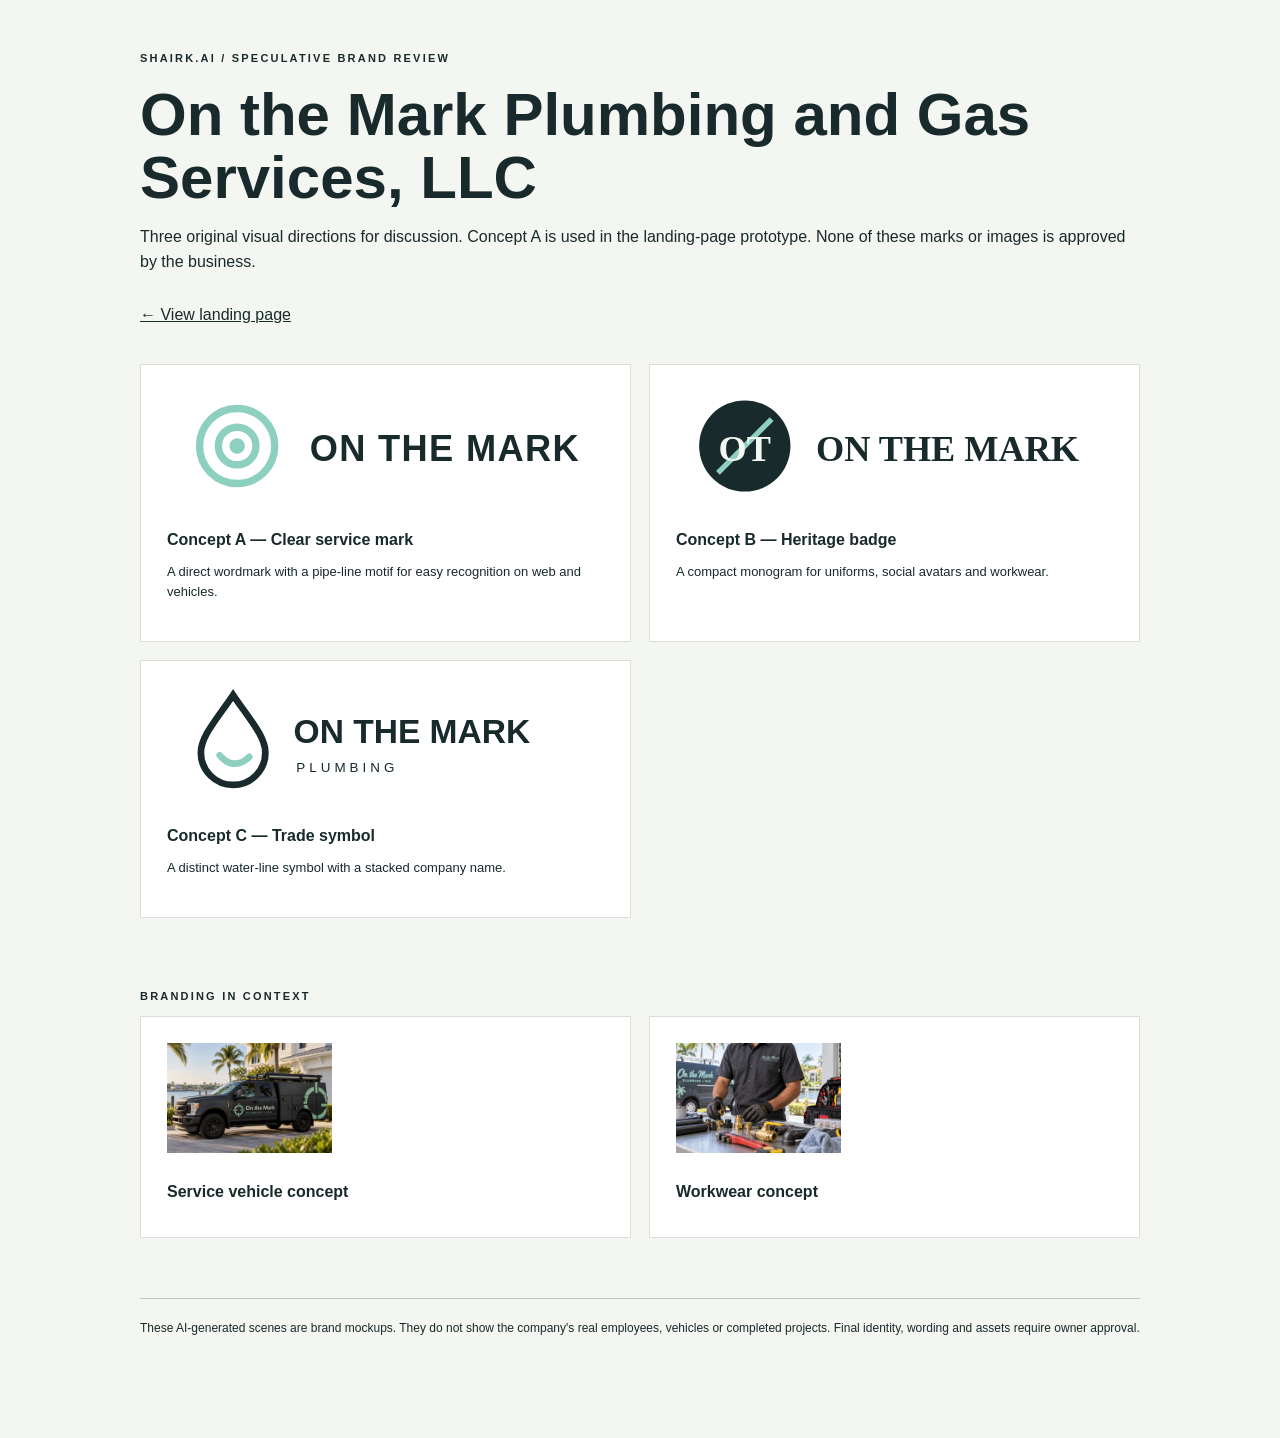
==== logo-review.html @ d80bacdf "Polish brand directions and add logo review" ====
<!doctype html><html lang="en"><head><meta charset="utf-8"><meta name="viewport" content="width=device-width,initial-scale=1"><title>On the Mark Plumbing and Gas Services, LLC | Brand concept review</title><style>body{margin:0;background:#f4f6f2;color:#182a2c;font-family:Arial,sans-serif}main{width:min(1000px,calc(100% - 36px));margin:50px auto 100px}.eyebrow{font-size:11px;letter-spacing:.2em;font-weight:bold}h1{font-size:clamp(34px,5vw,60px);line-height:1.05;margin:16px 0}p{line-height:1.55}a{color:inherit}.back{display:inline-block;margin:15px 0 40px}.grid{display:grid;grid-template-columns:1fr 1fr;gap:18px}.card{background:white;padding:26px;border:1px solid #0002}.card img{width:100%;height:110px;object-fit:contain;object-position:left}.card h2{font-size:16px;margin:26px 0 10px}.card p{font-size:13px}.concept-photo{width:100%;height:300px;object-fit:cover}.photos{margin-top:70px}.note{font-size:12px;border-top:1px solid #0003;padding-top:20px;margin-top:60px}@media(max-width:700px){.grid{grid-template-columns:1fr}}</style></head><body><main><p class="eyebrow">SHAIRK.AI / SPECULATIVE BRAND REVIEW</p><h1>On the Mark Plumbing and Gas Services, LLC</h1><p>Three original visual directions for discussion. Concept A is used in the landing-page prototype. None of these marks or images is approved by the business.</p><a class="back" href="/">← View landing page</a><div class="grid"><article class="card"><img src="assets/logo-concept-a.svg" alt="Clean professional wordmark"><h2>Concept A — Clear service mark</h2><p>A direct wordmark with a pipe-line motif for easy recognition on web and vehicles.</p></article><article class="card"><img src="assets/logo-concept-b.svg" alt="Monogram badge"><h2>Concept B — Heritage badge</h2><p>A compact monogram for uniforms, social avatars and workwear.</p></article><article class="card"><img src="assets/logo-concept-c.svg" alt="Water drop trade icon"><h2>Concept C — Trade symbol</h2><p>A distinct water-line symbol with a stacked company name.</p></article></div><div class="photos"><p class="eyebrow">BRANDING IN CONTEXT</p><div class="grid"><article class="card"><img class="concept-photo" src="assets/brand-vehicle.png" alt="Speculative branded service vehicle concept"><h2>Service vehicle concept</h2></article><article class="card"><img class="concept-photo" src="assets/brand-workwear.png" alt="Speculative branded workwear concept"><h2>Workwear concept</h2></article></div></div><p class="note">These AI-generated scenes are brand mockups. They do not show the company's real employees, vehicles or completed projects. Final identity, wording and assets require owner approval.</p></main></body></html>
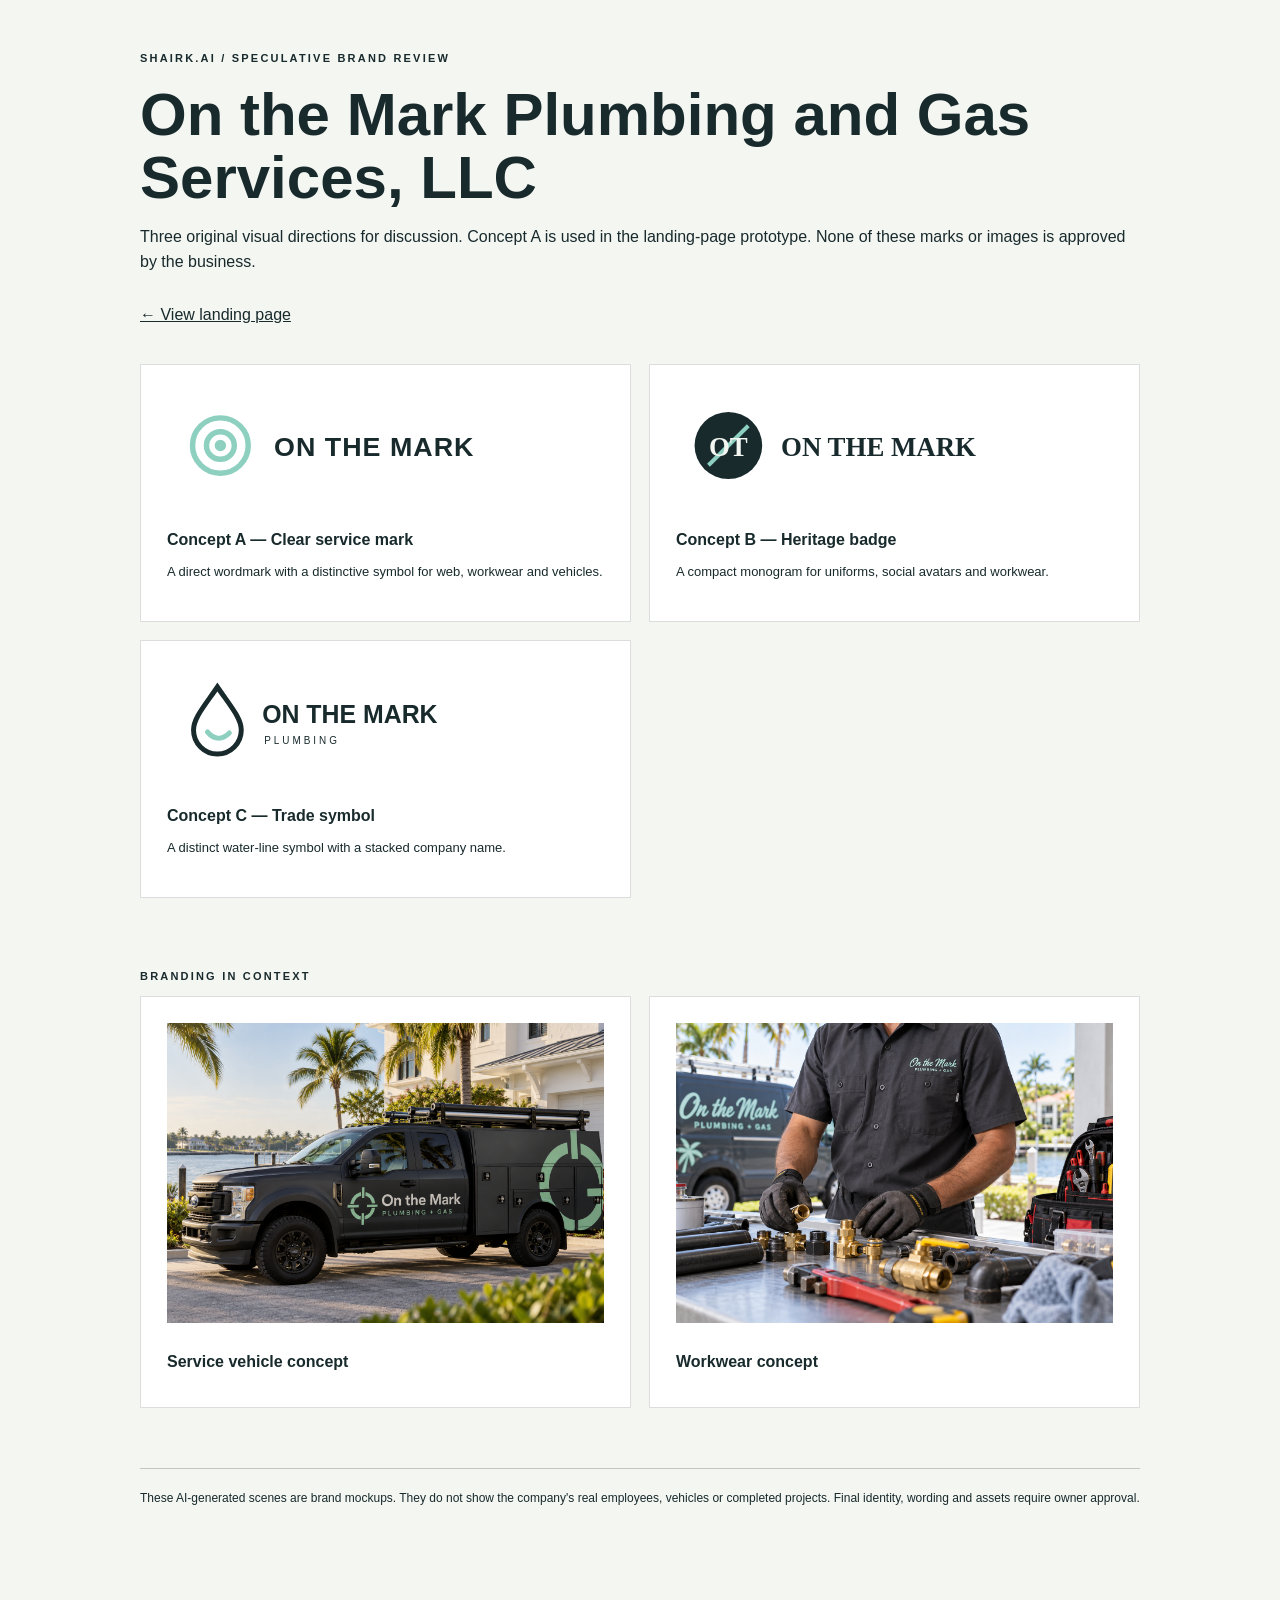
==== commit 39e87f51: "Polish brand directions and add logo review" ====
--- a/logo-review.html
+++ b/logo-review.html
@@ -1 +1 @@
-<!doctype html><html lang="en"><head><meta charset="utf-8"><meta name="viewport" content="width=device-width,initial-scale=1"><title>On the Mark Plumbing and Gas Services, LLC | Brand concept review</title><style>body{margin:0;background:#f4f6f2;color:#182a2c;font-family:Arial,sans-serif}main{width:min(1000px,calc(100% - 36px));margin:50px auto 100px}.eyebrow{font-size:11px;letter-spacing:.2em;font-weight:bold}h1{font-size:clamp(34px,5vw,60px);line-height:1.05;margin:16px 0}p{line-height:1.55}a{color:inherit}.back{display:inline-block;margin:15px 0 40px}.grid{display:grid;grid-template-columns:1fr 1fr;gap:18px}.card{background:white;padding:26px;border:1px solid #0002}.card img{width:100%;height:110px;object-fit:contain;object-position:left}.card h2{font-size:16px;margin:26px 0 10px}.card p{font-size:13px}.concept-photo{width:100%;height:300px;object-fit:cover}.photos{margin-top:70px}.note{font-size:12px;border-top:1px solid #0003;padding-top:20px;margin-top:60px}@media(max-width:700px){.grid{grid-template-columns:1fr}}</style></head><body><main><p class="eyebrow">SHAIRK.AI / SPECULATIVE BRAND REVIEW</p><h1>On the Mark Plumbing and Gas Services, LLC</h1><p>Three original visual directions for discussion. Concept A is used in the landing-page prototype. None of these marks or images is approved by the business.</p><a class="back" href="/">← View landing page</a><div class="grid"><article class="card"><img src="assets/logo-concept-a.svg" alt="Clean professional wordmark"><h2>Concept A — Clear service mark</h2><p>A direct wordmark with a pipe-line motif for easy recognition on web and vehicles.</p></article><article class="card"><img src="assets/logo-concept-b.svg" alt="Monogram badge"><h2>Concept B — Heritage badge</h2><p>A compact monogram for uniforms, social avatars and workwear.</p></article><article class="card"><img src="assets/logo-concept-c.svg" alt="Water drop trade icon"><h2>Concept C — Trade symbol</h2><p>A distinct water-line symbol with a stacked company name.</p></article></div><div class="photos"><p class="eyebrow">BRANDING IN CONTEXT</p><div class="grid"><article class="card"><img class="concept-photo" src="assets/brand-vehicle.png" alt="Speculative branded service vehicle concept"><h2>Service vehicle concept</h2></article><article class="card"><img class="concept-photo" src="assets/brand-workwear.png" alt="Speculative branded workwear concept"><h2>Workwear concept</h2></article></div></div><p class="note">These AI-generated scenes are brand mockups. They do not show the company's real employees, vehicles or completed projects. Final identity, wording and assets require owner approval.</p></main></body></html>+<!doctype html><html lang="en"><head><meta charset="utf-8"><meta name="viewport" content="width=device-width,initial-scale=1"><title>On the Mark Plumbing and Gas Services, LLC | Brand concept review</title><style>body{margin:0;background:#f4f6f2;color:#182a2c;font-family:Arial,sans-serif}main{width:min(1000px,calc(100% - 36px));margin:50px auto 100px}.eyebrow{font-size:11px;letter-spacing:.2em;font-weight:bold}h1{font-size:clamp(34px,5vw,60px);line-height:1.05;margin:16px 0}p{line-height:1.55}a{color:inherit}.back{display:inline-block;margin:15px 0 40px}.grid{display:grid;grid-template-columns:1fr 1fr;gap:18px}.card{background:white;padding:26px;border:1px solid #0002}.card img{width:100%;height:110px;object-fit:contain;object-position:left}.card h2{font-size:16px;margin:26px 0 10px}.card p{font-size:13px}.card img.concept-photo{width:100%;height:300px;object-fit:cover}.photos{margin-top:70px}.note{font-size:12px;border-top:1px solid #0003;padding-top:20px;margin-top:60px}@media(max-width:700px){.grid{grid-template-columns:1fr}}</style></head><body><main><p class="eyebrow">SHAIRK.AI / SPECULATIVE BRAND REVIEW</p><h1>On the Mark Plumbing and Gas Services, LLC</h1><p>Three original visual directions for discussion. Concept A is used in the landing-page prototype. None of these marks or images is approved by the business.</p><a class="back" href="/">← View landing page</a><div class="grid"><article class="card"><img src="assets/logo-concept-a.svg" alt="Clean professional wordmark"><h2>Concept A — Clear service mark</h2><p>A direct wordmark with a distinctive symbol for web, workwear and vehicles.</p></article><article class="card"><img src="assets/logo-concept-b.svg" alt="Monogram badge"><h2>Concept B — Heritage badge</h2><p>A compact monogram for uniforms, social avatars and workwear.</p></article><article class="card"><img src="assets/logo-concept-c.svg" alt="Water drop trade icon"><h2>Concept C — Trade symbol</h2><p>A distinct water-line symbol with a stacked company name.</p></article></div><div class="photos"><p class="eyebrow">BRANDING IN CONTEXT</p><div class="grid"><article class="card"><img class="concept-photo" src="assets/brand-vehicle.png" alt="Speculative branded service vehicle concept"><h2>Service vehicle concept</h2></article><article class="card"><img class="concept-photo" src="assets/brand-workwear.png" alt="Speculative branded workwear concept"><h2>Workwear concept</h2></article></div></div><p class="note">These AI-generated scenes are brand mockups. They do not show the company's real employees, vehicles or completed projects. Final identity, wording and assets require owner approval.</p></main></body></html>
